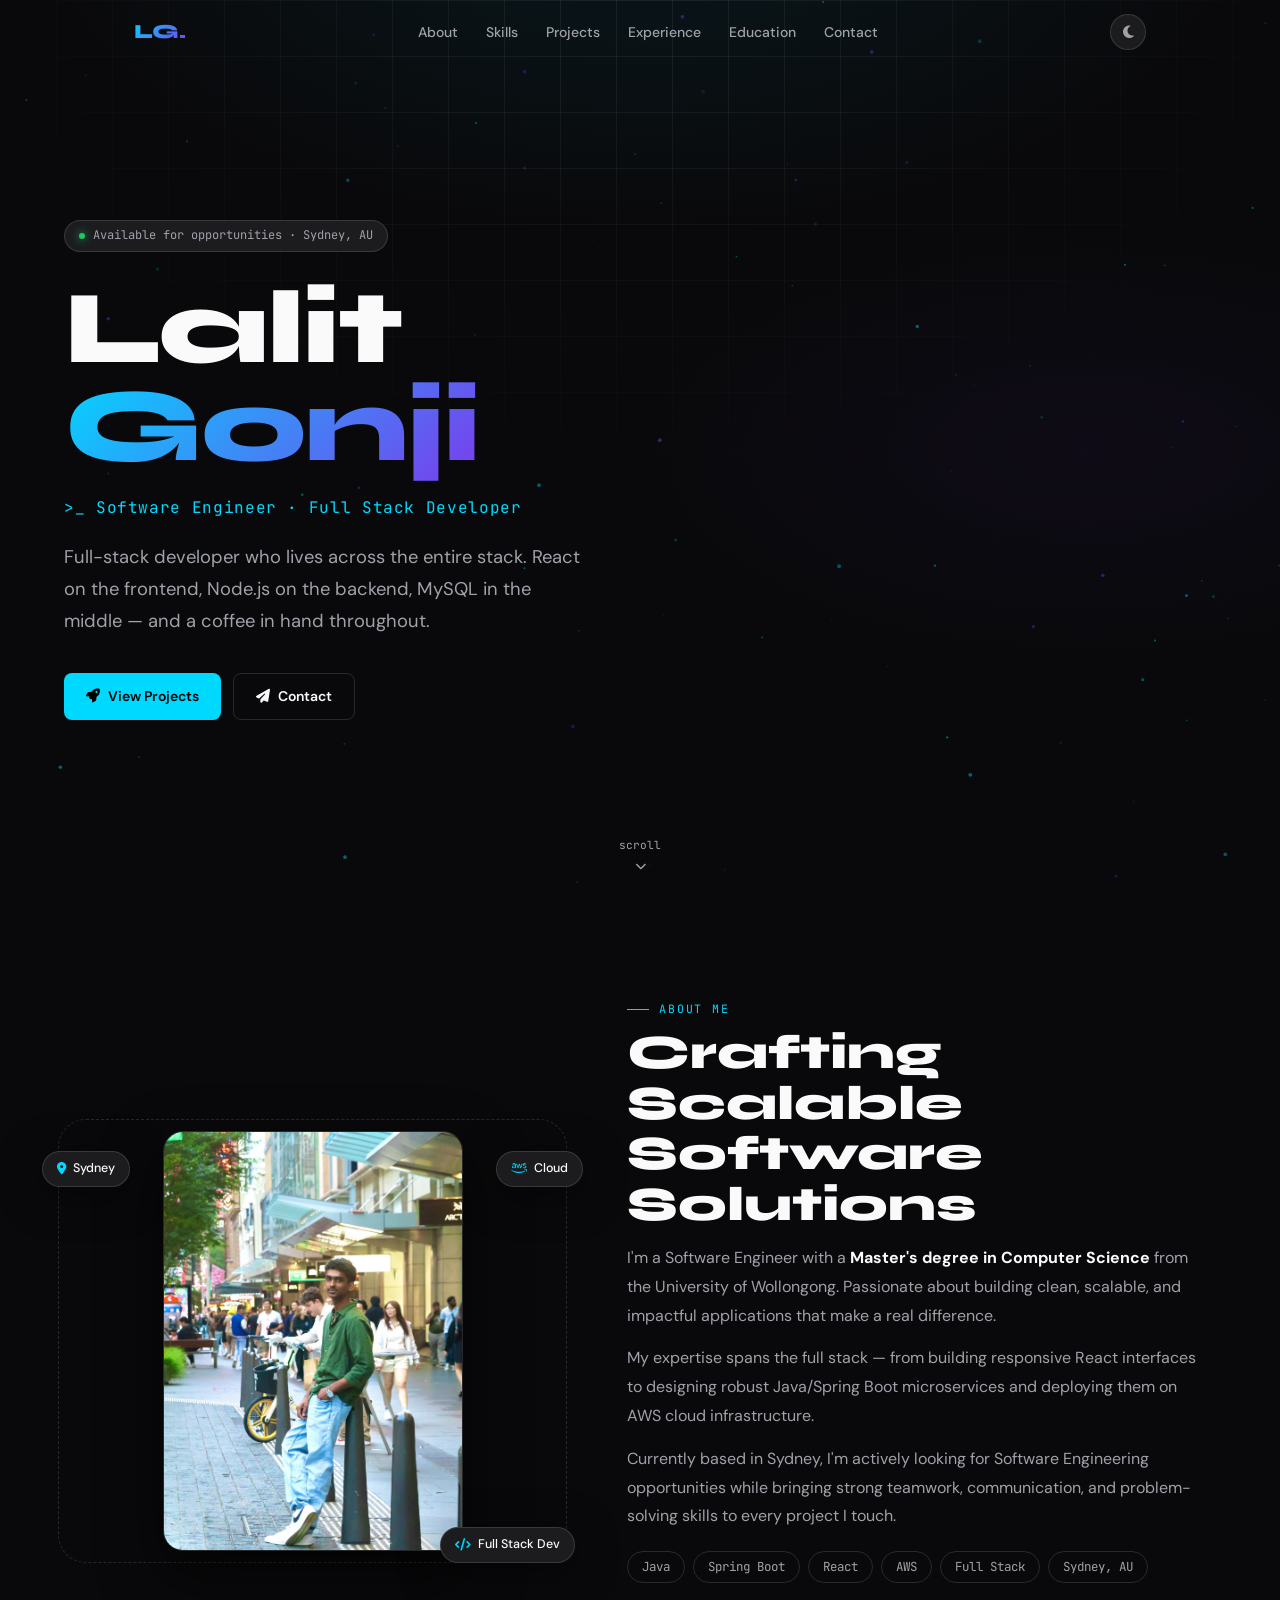
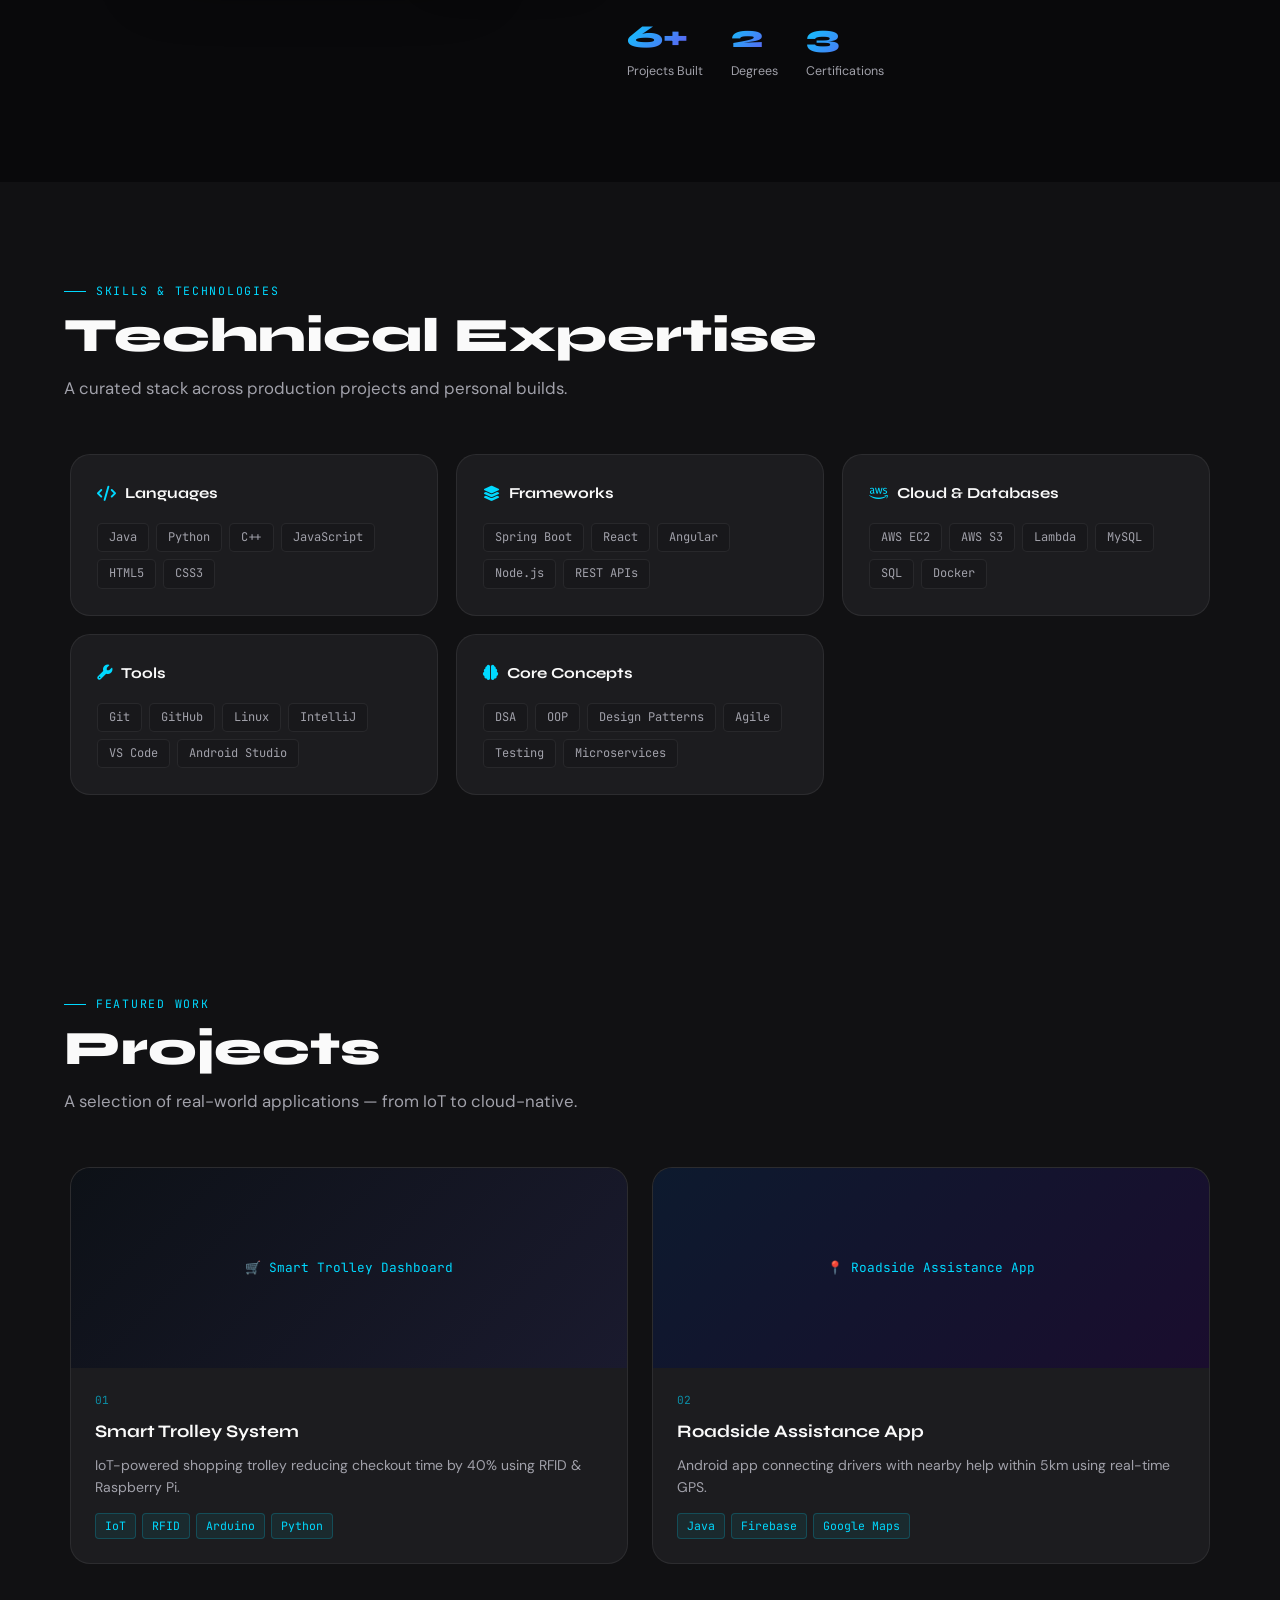
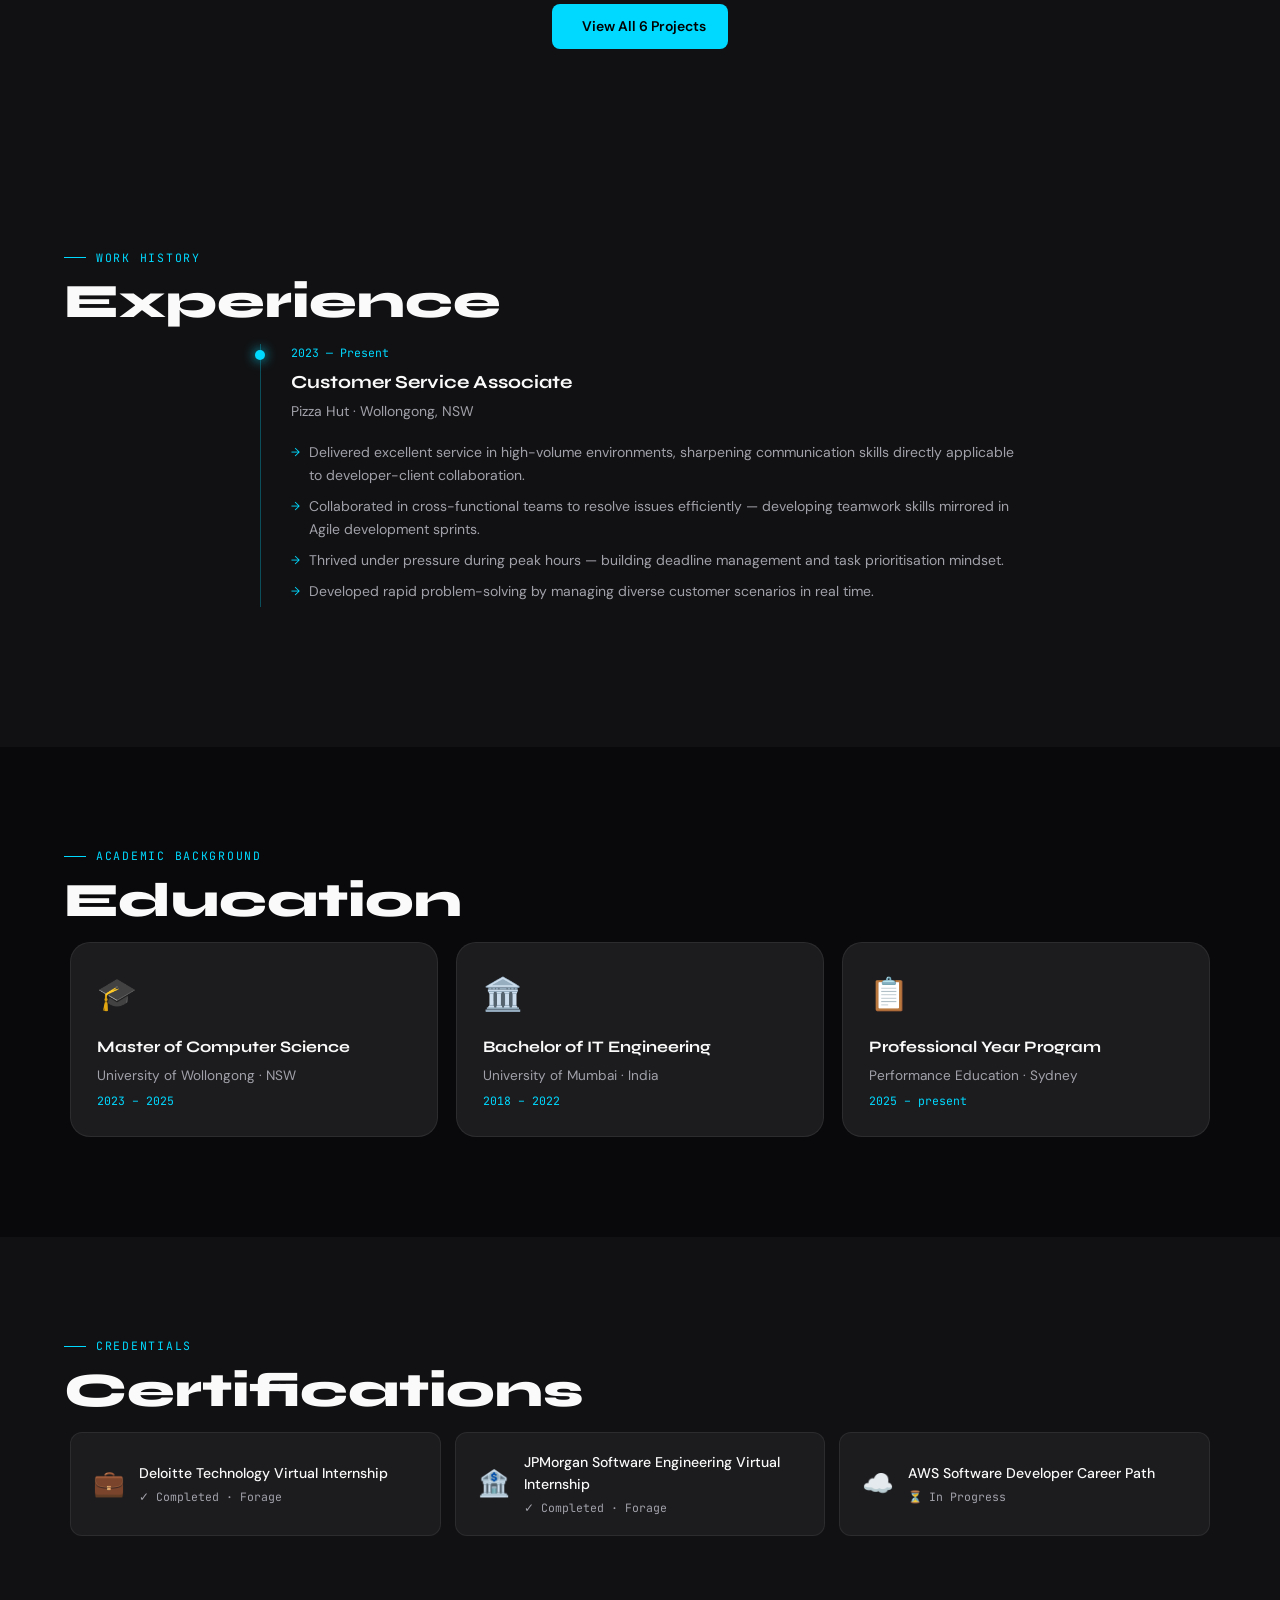
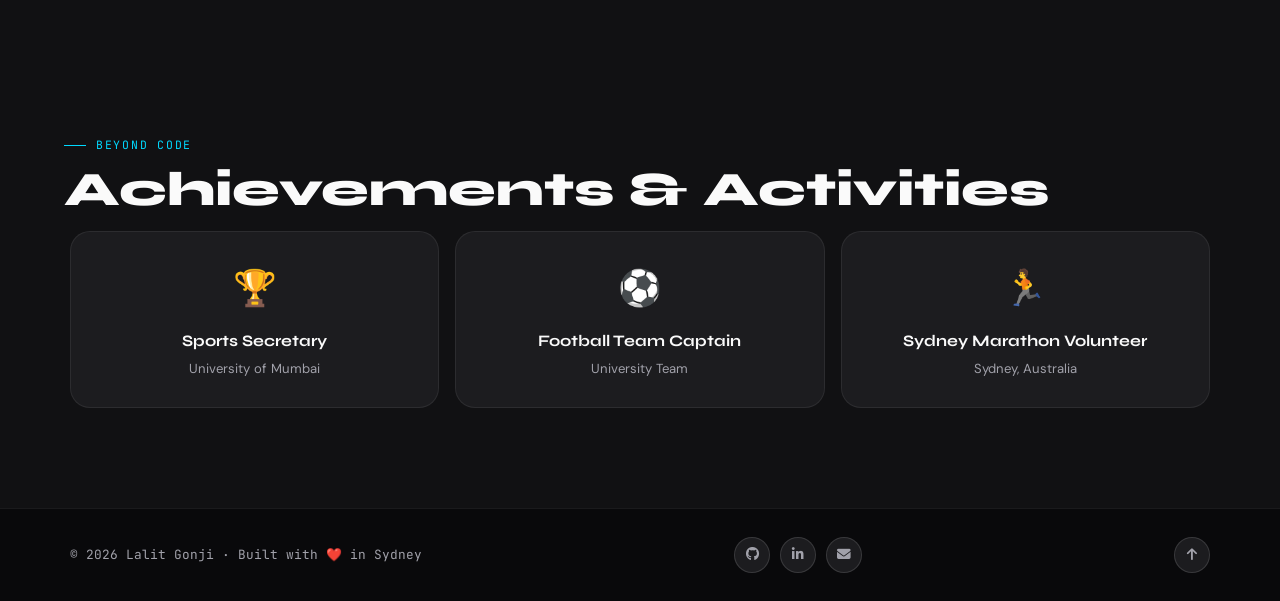
==== index.html @ 779b844c "Add files via upload" ====
<!DOCTYPE html>
<html lang="en" data-theme="dark">
<head>
  <meta charset="UTF-8"/>
  <meta name="viewport" content="width=device-width, initial-scale=1.0"/>
  <meta name="description" content="Lalit Gonji – Software Engineer & Full Stack Developer in Sydney, Australia."/>
  <title>Lalit Gonji | Software Engineer</title>
  <link rel="preconnect" href="https://fonts.googleapis.com"/>
  <link href="https://fonts.googleapis.com/css2?family=Syne:wght@400;600;700;800&family=DM+Sans:wght@300;400;500&family=JetBrains+Mono:wght@400;500&display=swap" rel="stylesheet"/>
  <link rel="stylesheet" href="https://cdnjs.cloudflare.com/ajax/libs/font-awesome/6.5.0/css/all.min.css"/>
  <link rel="stylesheet" href="styles/main.css"/>
</head>
<body>
  <!-- NAV -->
  <nav id="navbar">
    <div class="nav-inner">
      <a href="index.html" class="nav-logo">LG.</a>
      <div class="nav-links">
        <a href="index.html#about">About</a>
        <a href="index.html#skills">Skills</a>
        <a href="projects.html">Projects</a>
        <a href="index.html#experience">Experience</a>
        <a href="index.html#education">Education</a>
        <a href="contact.html">Contact</a>
      </div>
      <div class="nav-right">
        <button class="theme-btn" onclick="toggleTheme()" aria-label="Toggle theme">
          <i class="fa-solid fa-moon" id="theme-icon"></i>
        </button>
        <button class="hamburger" onclick="toggleMenu()" aria-label="Menu">
          <span></span><span></span><span></span>
        </button>
      </div>
    </div>
  </nav>
  <div class="mobile-menu" id="mobile-menu">
    <a href="index.html#about" onclick="closeMenu()">About</a>
    <a href="index.html#skills" onclick="closeMenu()">Skills</a>
    <a href="projects.html" onclick="closeMenu()">Projects</a>
    <a href="index.html#experience" onclick="closeMenu()">Experience</a>
    <a href="index.html#education" onclick="closeMenu()">Education</a>
    <a href="contact.html" onclick="closeMenu()">Contact</a>
  </div>

  <!-- HERO -->
  <section id="hero">
    <canvas id="particles-canvas"></canvas>
    <div class="hero-glow"></div>
    <div class="hero-grid-bg"></div>
    <div class="hero-content reveal">
      <div class="hero-badge">
        <span class="dot"></span> Available for opportunities · Sydney, AU
      </div>
      <h1 class="hero-name">Lalit<br/><span class="grad">Gonji</span></h1>
      <p class="hero-title">&gt;_ Software Engineer · Full Stack Developer</p>
      <p class="hero-desc">Full-stack developer who lives across the entire stack. React on the frontend, Node.js on the backend, MySQL in the middle — and a coffee in hand throughout.</p>
      <div class="hero-cta">
        <a href="projects.html" class="btn btn-primary"><i class="fa-solid fa-rocket"></i> View Projects</a>

        <a href="contact.html" class="btn btn-outline"><i class="fa-solid fa-paper-plane"></i> Contact</a>
      </div>
    </div>
    <div class="hero-scroll"><span>scroll</span><i class="fa-solid fa-chevron-down"></i></div>
  </section>

  <!-- ABOUT -->
  <section id="about">
    <div class="about-grid">
      <!-- PHOTO SIDE -->
      <div class="about-photo-wrap reveal-left">
        <div class="photo-ring"></div>
        <div class="photo-frame" id="photo-frame">
          <img src="assets/lalit.jpg" alt="Lalit Gonji" class="real-photo" id="real-photo"/>
        </div>
        <div class="photo-badge b1"><i class="fa-solid fa-code"></i> Full Stack Dev</div>
        <div class="photo-badge b2"><i class="fa-brands fa-aws"></i> Cloud</div>
        <div class="photo-badge b3"><i class="fa-solid fa-location-dot"></i> Sydney</div>
      </div>

      <!-- TEXT SIDE -->
      <div class="about-text reveal-right">
        <p class="section-label">About Me</p>
        <h2 class="section-title">Crafting Scalable<br/>Software Solutions</h2>
        <p class="about-p">I'm a Software Engineer with a <strong>Master's degree in Computer Science</strong> from the University of Wollongong. Passionate about building clean, scalable, and impactful applications that make a real difference.</p>
        <p class="about-p">My expertise spans the full stack — from building responsive React interfaces to designing robust Java/Spring Boot microservices and deploying them on AWS cloud infrastructure.</p>
        <p class="about-p">Currently based in Sydney, I'm actively looking for Software Engineering opportunities while bringing strong teamwork, communication, and problem-solving skills to every project I touch.</p>
        <div class="about-tags">
          <span class="tag">Java</span><span class="tag">Spring Boot</span><span class="tag">React</span>
          <span class="tag">AWS</span><span class="tag">Full Stack</span><span class="tag">Sydney, AU</span>
        </div>
        <div class="about-stats">
          <div class="stat"><span class="stat-num">6+</span><span class="stat-label">Projects Built</span></div>
          <div class="stat"><span class="stat-num">2</span><span class="stat-label">Degrees</span></div>
          <div class="stat"><span class="stat-num">3</span><span class="stat-label">Certifications</span></div>
        </div>
      </div>
    </div>
  </section>

  <!-- SKILLS -->
  <section id="skills" class="alt-bg">
    <div class="section-header reveal">
      <p class="section-label">Skills & Technologies</p>
      <h2 class="section-title">Technical Expertise</h2>
      <p class="section-sub">A curated stack across production projects and personal builds.</p>
    </div>
    <div class="skills-grid">
      <div class="skill-card reveal delay-1">
        <div class="skill-card-head"><i class="fa-solid fa-code"></i> Languages</div>
        <div class="chips"><span>Java</span><span>Python</span><span>C++</span><span>JavaScript</span><span>HTML5</span><span>CSS3</span></div>
      </div>
      <div class="skill-card reveal delay-2">
        <div class="skill-card-head"><i class="fa-solid fa-layer-group"></i> Frameworks</div>
        <div class="chips"><span>Spring Boot</span><span>React</span><span>Angular</span><span>Node.js</span><span>REST APIs</span></div>
      </div>
      <div class="skill-card reveal delay-3">
        <div class="skill-card-head"><i class="fa-brands fa-aws"></i> Cloud & Databases</div>
        <div class="chips"><span>AWS EC2</span><span>AWS S3</span><span>Lambda</span><span>MySQL</span><span>SQL</span><span>Docker</span></div>
      </div>
      <div class="skill-card reveal delay-4">
        <div class="skill-card-head"><i class="fa-solid fa-wrench"></i> Tools</div>
        <div class="chips"><span>Git</span><span>GitHub</span><span>Linux</span><span>IntelliJ</span><span>VS Code</span><span>Android Studio</span></div>
      </div>
      <div class="skill-card reveal delay-5">
        <div class="skill-card-head"><i class="fa-solid fa-brain"></i> Core Concepts</div>
        <div class="chips"><span>DSA</span><span>OOP</span><span>Design Patterns</span><span>Agile</span><span>Testing</span><span>Microservices</span></div>
      </div>
    </div>
  </section>

  <!-- FEATURED PROJECTS PREVIEW -->
  <section id="projects-preview">
    <div class="section-header reveal">
      <p class="section-label">Featured Work</p>
      <h2 class="section-title">Projects</h2>
      <p class="section-sub">A selection of real-world applications — from IoT to cloud-native.</p>
    </div>
    <div class="preview-grid">
      <div class="preview-card reveal delay-1">
        <div class="preview-ss ss-trolley"></div>
        <div class="preview-info">
          <div class="preview-num">01</div>
          <h3>Smart Trolley System</h3>
          <p>IoT-powered shopping trolley reducing checkout time by 40% using RFID & Raspberry Pi.</p>
          <div class="preview-tech"><span>IoT</span><span>RFID</span><span>Arduino</span><span>Python</span></div>
        </div>
      </div>
      <div class="preview-card reveal delay-2">
        <div class="preview-ss ss-roadside"></div>
        <div class="preview-info">
          <div class="preview-num">02</div>
          <h3>Roadside Assistance App</h3>
          <p>Android app connecting drivers with nearby help within 5km using real-time GPS.</p>
          <div class="preview-tech"><span>Java</span><span>Firebase</span><span>Google Maps</span></div>
        </div>
      </div>
    </div>
    <div class="center-btn reveal">
      <a href="projects.html" class="btn btn-primary"><i class="fa-solid fa-grid-2"></i> View All 6 Projects</a>
    </div>
  </section>

  <!-- EXPERIENCE -->
  <section id="experience" class="alt-bg">
    <div class="section-header reveal">
      <p class="section-label">Work History</p>
      <h2 class="section-title">Experience</h2>
    </div>
    <div class="timeline">
      <div class="tl-item reveal">
        <div class="tl-dot"></div>
        <div class="tl-date">2023 — Present</div>
        <h3 class="tl-title">Customer Service Associate</h3>
        <p class="tl-company">Pizza Hut · Wollongong, NSW</p>
        <ul class="tl-points">
          <li>Delivered excellent service in high-volume environments, sharpening communication skills directly applicable to developer-client collaboration.</li>
          <li>Collaborated in cross-functional teams to resolve issues efficiently — developing teamwork skills mirrored in Agile development sprints.</li>
          <li>Thrived under pressure during peak hours — building deadline management and task prioritisation mindset.</li>
          <li>Developed rapid problem-solving by managing diverse customer scenarios in real time.</li>
        </ul>
      </div>
    </div>
  </section>

  <!-- EDUCATION -->
  <section id="education">
    <div class="section-header reveal">
      <p class="section-label">Academic Background</p>
      <h2 class="section-title">Education</h2>
    </div>
    <div class="edu-grid">
      <div class="edu-card reveal delay-1">
        <div class="edu-icon">🎓</div>
        <div class="edu-degree">Master of Computer Science</div>
        <div class="edu-school">University of Wollongong · NSW</div>
        <div class="edu-year">2023 – 2025</div>
      </div>
      <div class="edu-card reveal delay-2">
        <div class="edu-icon">🏛️</div>
        <div class="edu-degree">Bachelor of IT Engineering</div>
        <div class="edu-school">University of Mumbai · India</div>
        <div class="edu-year">2018 – 2022</div>
      </div>
      <div class="edu-card reveal delay-3">
        <div class="edu-icon">📋</div>
        <div class="edu-degree">Professional Year Program</div>
        <div class="edu-school">Performance Education · Sydney</div>
        <div class="edu-year">2025 – present</div>
      </div>
    </div>
  </section>

  <!-- CERTIFICATIONS -->
  <section id="certifications" class="alt-bg">
    <div class="section-header reveal">
      <p class="section-label">Credentials</p>
      <h2 class="section-title">Certifications</h2>
    </div>
    <div class="certs-grid">
      <div class="cert-card reveal delay-1">
        <div class="cert-icon">💼</div>
        <div><div class="cert-name">Deloitte Technology Virtual Internship</div><div class="cert-status">✓ Completed · Forage</div></div>
      </div>
      <div class="cert-card reveal delay-2">
        <div class="cert-icon">🏦</div>
        <div><div class="cert-name">JPMorgan Software Engineering Virtual Internship</div><div class="cert-status">✓ Completed · Forage</div></div>
      </div>
      <div class="cert-card reveal delay-3">
        <div class="cert-icon">☁️</div>
        <div><div class="cert-name">AWS Software Developer Career Path</div><div class="cert-status">⏳ In Progress</div></div>
      </div>
    </div>
  </section>

  <!-- ACHIEVEMENTS -->
  <section id="achievements">
    <div class="section-header reveal">
      <p class="section-label">Beyond Code</p>
      <h2 class="section-title">Achievements & Activities</h2>
    </div>
    <div class="achieve-grid">
      <div class="achieve-card reveal delay-1"><div class="achieve-emoji">🏆</div><div class="achieve-title">Sports Secretary</div><div class="achieve-sub">University of Mumbai</div></div>
      <div class="achieve-card reveal delay-2"><div class="achieve-emoji">⚽</div><div class="achieve-title">Football Team Captain</div><div class="achieve-sub">University Team</div></div>
      <div class="achieve-card reveal delay-3"><div class="achieve-emoji">🏃</div><div class="achieve-title">Sydney Marathon Volunteer</div><div class="achieve-sub">Sydney, Australia</div></div>
    </div>
  </section>

  <!-- FOOTER -->
  <footer>
    <div class="footer-inner">
      <span class="footer-copy">© 2026 Lalit Gonji · Built with ❤️ in Sydney</span>
      <div class="footer-socials">
        <a href="https://github.com/La-lit2001" target="_blank" class="social-btn"><i class="fa-brands fa-github"></i></a>
        <a href="https://www.linkedin.com/in/lalit-gonji/" target="_blank" class="social-btn"><i class="fa-brands fa-linkedin-in"></i></a>
        <a href="mailto:lalitgonji@gmail.com" class="social-btn"><i class="fa-solid fa-envelope"></i></a>
      </div>
      <button class="back-top" onclick="scrollToTop()"><i class="fa-solid fa-arrow-up"></i></button>
    </div>
  </footer>

  <script src="js/main.js"></script>
</body>
</html>
---- styles/main.css ----
/* ============================================================
   LALIT GONJI PORTFOLIO — MAIN STYLESHEET
   ============================================================ */

/* ── TOKENS ── */
:root {
  --bg:      #09090b;
  --bg2:     #111113;
  --bg3:     #18181b;
  --card:    #1c1c1f;
  --border:  rgba(255,255,255,0.07);
  --border2: rgba(255,255,255,0.13);
  --text:    #fafafa;
  --muted:   #a1a1aa;
  --accent:  #00d9ff;
  --accent2: #7c3aed;
  --accent3: #f59e0b;
  --grad:    linear-gradient(135deg,#00d9ff 0%,#7c3aed 100%);
  --radius:  12px;
  --radiusL: 20px;
  --shadow:  0 8px 40px rgba(0,0,0,0.5);
  --ff-disp: 'Syne', sans-serif;
  --ff-body: 'DM Sans', sans-serif;
  --ff-mono: 'JetBrains Mono', monospace;
  --max:     1140px;
  --pad:     clamp(20px, 5vw, 80px);
}

[data-theme="light"] {
  --bg:      #f5f5f8;
  --bg2:     #ebebf0;
  --bg3:     #e0e0e8;
  --card:    #ffffff;
  --border:  rgba(0,0,0,0.07);
  --border2: rgba(0,0,0,0.13);
  --text:    #0a0a0f;
  --muted:   #52525b;
}

/* ── RESET ── */
*,*::before,*::after{box-sizing:border-box;margin:0;padding:0}
html{scroll-behavior:smooth}
body{background:var(--bg);color:var(--text);font-family:var(--ff-body);overflow-x:hidden;transition:background .3s,color .3s;font-size:16px;line-height:1.6}
a{color:inherit;text-decoration:none}
::selection{background:var(--accent);color:#000}
::-webkit-scrollbar{width:4px}
::-webkit-scrollbar-track{background:var(--bg)}
::-webkit-scrollbar-thumb{background:var(--accent);border-radius:2px}
img{max-width:100%;display:block}
button{font-family:var(--ff-body);cursor:pointer;border:none;background:none}

/* ── UTILITY ── */
.grad{background:var(--grad);-webkit-background-clip:text;-webkit-text-fill-color:transparent;background-clip:text}
.mono{font-family:var(--ff-mono)}
.alt-bg{background:var(--bg2)}

/* ── SECTION LABELS ── */
.section-label{font-family:var(--ff-mono);font-size:.72rem;color:var(--accent);letter-spacing:.15em;text-transform:uppercase;display:flex;align-items:center;gap:10px;margin-bottom:10px}
.section-label::before{content:'';width:22px;height:1px;background:var(--accent)}
.section-title{font-family:var(--ff-disp);font-size:clamp(2rem,4vw,3rem);font-weight:800;line-height:1.05;margin-bottom:14px}
.section-sub{color:var(--muted);font-size:1.05rem;max-width:520px;margin-bottom:52px}
.section-header{margin-bottom:16px}

/* ── BUTTONS ── */
.btn{display:inline-flex;align-items:center;gap:8px;padding:11px 22px;border-radius:8px;font-weight:600;font-size:.875rem;transition:all .2s;cursor:pointer;font-family:var(--ff-body)}
.btn-primary{background:var(--accent);color:#000}
.btn-primary:hover{background:#fff;transform:translateY(-2px);box-shadow:0 8px 24px rgba(0,217,255,.25)}
.btn-outline{background:transparent;color:var(--text);border:1px solid var(--border2)}
.btn-outline:hover{border-color:var(--accent);color:var(--accent);transform:translateY(-2px)}

/* ── NAV ── */
#navbar{position:fixed;top:0;left:0;right:0;z-index:1000;transition:background .3s,box-shadow .3s}
#navbar.scrolled{background:rgba(9,9,11,.88);backdrop-filter:blur(20px);-webkit-backdrop-filter:blur(20px);box-shadow:0 1px 0 var(--border)}
[data-theme="light"] #navbar.scrolled{background:rgba(245,245,248,.9)}
.nav-inner{max-width:var(--max);margin:0 auto;padding:0 var(--pad);height:64px;display:flex;align-items:center;justify-content:space-between}
.nav-logo{font-family:var(--ff-disp);font-weight:800;font-size:1.25rem;background:var(--grad);-webkit-background-clip:text;-webkit-text-fill-color:transparent;background-clip:text}
.nav-links{display:flex;gap:28px}
.nav-links a{font-size:.875rem;font-weight:500;color:var(--muted);transition:color .2s;position:relative}
.nav-links a::after{content:'';position:absolute;bottom:-3px;left:0;right:0;height:1px;background:var(--accent);transform:scaleX(0);transition:transform .2s}
.nav-links a:hover,.nav-links a.active{color:var(--accent)}
.nav-links a:hover::after,.nav-links a.active::after{transform:scaleX(1)}
.nav-right{display:flex;align-items:center;gap:10px}
.theme-btn{width:36px;height:36px;border-radius:50%;border:1px solid var(--border2);background:var(--card);color:var(--muted);display:flex;align-items:center;justify-content:center;font-size:.9rem;transition:all .2s}
.theme-btn:hover{border-color:var(--accent);color:var(--accent)}
.hamburger{display:none;flex-direction:column;gap:5px;padding:8px}
.hamburger span{display:block;width:22px;height:2px;background:var(--text);border-radius:2px;transition:all .3s}
.mobile-menu{display:none;position:fixed;top:64px;left:0;right:0;background:var(--bg2);border-bottom:1px solid var(--border);padding:16px 20px;flex-direction:column;gap:4px;z-index:999}
.mobile-menu.open{display:flex}
.mobile-menu a{padding:10px 0;border-bottom:1px solid var(--border);color:var(--muted);font-size:.95rem}
.mobile-menu a:last-child{border:none}

/* ── ANIMATIONS ── */
.reveal{opacity:0;transform:translateY(28px);transition:opacity .65s ease,transform .65s ease}
.reveal.visible{opacity:1;transform:translateY(0)}
.reveal-left{opacity:0;transform:translateX(-28px);transition:opacity .65s ease,transform .65s ease}
.reveal-left.visible{opacity:1;transform:translateX(0)}
.reveal-right{opacity:0;transform:translateX(28px);transition:opacity .65s ease,transform .65s ease}
.reveal-right.visible{opacity:1;transform:translateX(0)}
.delay-1{transition-delay:.1s}
.delay-2{transition-delay:.2s}
.delay-3{transition-delay:.3s}
.delay-4{transition-delay:.4s}
.delay-5{transition-delay:.5s}

/* ── HERO ── */
#hero{min-height:100vh;display:flex;flex-direction:column;justify-content:center;padding:120px var(--pad) 80px;position:relative;overflow:hidden}
#particles-canvas{position:absolute;inset:0;width:100%;height:100%;pointer-events:none}
.hero-glow{position:absolute;inset:0;background:radial-gradient(ellipse 80% 60% at 50% -10%,rgba(0,217,255,.07) 0%,transparent 60%),radial-gradient(ellipse 60% 40% at 85% 50%,rgba(124,58,237,.05) 0%,transparent 60%);pointer-events:none}
.hero-grid-bg{position:absolute;inset:0;background-image:linear-gradient(var(--border) 1px,transparent 1px),linear-gradient(90deg,var(--border) 1px,transparent 1px);background-size:56px 56px;mask-image:radial-gradient(ellipse 80% 80% at 50% 0%,black 0%,transparent 70%);pointer-events:none}
.hero-content{position:relative;z-index:1;max-width:820px}
.hero-badge{display:inline-flex;align-items:center;gap:8px;padding:5px 14px;border-radius:100px;border:1px solid var(--border2);background:var(--card);font-size:.75rem;color:var(--muted);margin-bottom:28px;font-family:var(--ff-mono)}
.dot{width:6px;height:6px;border-radius:50%;background:#22c55e;box-shadow:0 0 8px #22c55e;animation:pulseGreen 2s infinite}
@keyframes pulseGreen{0%,100%{opacity:1}50%{opacity:.3}}
.hero-name{font-family:var(--ff-disp);font-size:clamp(3.5rem,9vw,6.5rem);font-weight:800;line-height:.95;letter-spacing:-.02em;margin-bottom:18px}
.hero-title{font-family:var(--ff-mono);font-size:clamp(.85rem,1.5vw,1rem);color:var(--accent);margin-bottom:20px;letter-spacing:.04em}
.hero-desc{font-size:clamp(1rem,1.8vw,1.15rem);color:var(--muted);max-width:520px;margin-bottom:36px;line-height:1.75}
.hero-cta{display:flex;gap:12px;flex-wrap:wrap}
.hero-scroll{position:absolute;bottom:28px;left:50%;transform:translateX(-50%);display:flex;flex-direction:column;align-items:center;gap:6px;color:var(--muted);font-size:.7rem;font-family:var(--ff-mono);animation:scrollY 2s infinite}
@keyframes scrollY{0%,100%{transform:translateX(-50%) translateY(0)}50%{transform:translateX(-50%) translateY(7px)}}

/* ── ABOUT ── */
#about{padding:100px var(--pad)}
.about-grid{max-width:var(--max);margin:0 auto;display:grid;grid-template-columns:1fr 1.2fr;gap:72px;align-items:center}
.about-photo-wrap{position:relative;display:flex;justify-content:center;align-items:center}
.photo-ring{position:absolute;inset:-12px;border-radius:28px;border:1px dashed var(--border2);animation:spin 22s linear infinite}
@keyframes spin{to{transform:rotate(360deg)}}
.photo-frame{width:300px;height:420px;border-radius:20px;overflow:hidden;position:relative;border:1px solid var(--border2);box-shadow:0 24px 60px rgba(0,0,0,0.6)}
.real-photo{width:100%;height:100%;object-fit:cover;object-position:center top}
.photo-placeholder{width:100%;height:100%;background:var(--grad);display:flex;flex-direction:column;align-items:center;justify-content:center;gap:16px;position:relative;cursor:pointer}
.photo-initials{font-family:var(--ff-disp);font-size:5rem;font-weight:800;color:#fff;line-height:1}
.photo-upload-hint{display:flex;flex-direction:column;align-items:center;gap:6px;color:rgba(255,255,255,.7);font-size:.8rem;position:relative}
.photo-upload-hint i{font-size:1.2rem}
.photo-input{position:absolute;inset:0;opacity:0;cursor:pointer;width:100%;height:100%}
.photo-badge{position:absolute;background:var(--card);border:1px solid var(--border2);border-radius:100px;padding:7px 14px;font-size:.78rem;font-weight:500;display:flex;align-items:center;gap:7px;box-shadow:var(--shadow);white-space:nowrap}
.photo-badge i{color:var(--accent)}
.photo-badge.b1{bottom:-12px;right:-20px}
.photo-badge.b2{top:20px;right:-28px}
.photo-badge.b3{top:20px;left:-28px}
.about-p{color:var(--muted);margin-bottom:14px;line-height:1.8}
.about-p strong{color:var(--text)}
.about-tags{display:flex;flex-wrap:wrap;gap:8px;margin-top:20px;margin-bottom:28px}
.tag{padding:5px 14px;border-radius:100px;border:1px solid var(--border2);font-size:.78rem;font-family:var(--ff-mono);color:var(--muted);transition:all .2s;cursor:default}
.tag:hover{border-color:var(--accent);color:var(--accent)}
.about-stats{display:flex;gap:28px}
.stat{display:flex;flex-direction:column}
.stat-num{font-family:var(--ff-disp);font-size:2rem;font-weight:800;background:var(--grad);-webkit-background-clip:text;-webkit-text-fill-color:transparent;background-clip:text}
.stat-label{font-size:.78rem;color:var(--muted)}

/* ── SKILLS ── */
#skills{padding:100px var(--pad)}
.skills-grid{max-width:var(--max);margin:0 auto;display:grid;grid-template-columns:repeat(auto-fit,minmax(300px,1fr));gap:18px}
.skill-card{background:var(--card);border:1px solid var(--border);border-radius:var(--radiusL);padding:26px;position:relative;overflow:hidden;transition:all .3s}
.skill-card::before{content:'';position:absolute;top:0;left:0;right:0;height:2px;background:var(--grad);transform:scaleX(0);transition:transform .35s;transform-origin:left}
.skill-card:hover{transform:translateY(-5px);border-color:var(--border2);box-shadow:0 20px 40px rgba(0,0,0,.3)}
.skill-card:hover::before{transform:scaleX(1)}
.skill-card-head{font-family:var(--ff-disp);font-weight:700;font-size:.95rem;margin-bottom:18px;display:flex;align-items:center;gap:9px;color:var(--text)}
.skill-card-head i{color:var(--accent)}
.chips{display:flex;flex-wrap:wrap;gap:7px}
.chips span{padding:4px 11px;border-radius:5px;background:var(--bg3);border:1px solid var(--border);font-size:.75rem;font-family:var(--ff-mono);color:var(--muted);transition:all .2s;cursor:default}
.chips span:hover{background:rgba(0,217,255,.08);border-color:var(--accent);color:var(--accent)}

/* ── PROJECT PREVIEW (homepage) ── */
#projects-preview{padding:100px var(--pad);background:var(--bg2)}
.preview-grid{max-width:var(--max);margin:0 auto;display:grid;grid-template-columns:1fr 1fr;gap:24px;margin-bottom:40px}
.preview-card{background:var(--card);border:1px solid var(--border);border-radius:var(--radiusL);overflow:hidden;transition:all .3s}
.preview-card:hover{transform:translateY(-6px);border-color:var(--border2);box-shadow:var(--shadow)}
.preview-ss{height:200px;position:relative;overflow:hidden}
.preview-info{padding:24px}
.preview-num{font-family:var(--ff-mono);font-size:.7rem;color:var(--accent);opacity:.6;margin-bottom:8px}
.preview-info h3{font-family:var(--ff-disp);font-weight:700;font-size:1.1rem;margin-bottom:8px}
.preview-info p{color:var(--muted);font-size:.875rem;line-height:1.6;margin-bottom:14px}
.preview-tech{display:flex;flex-wrap:wrap;gap:6px}
.preview-tech span{padding:3px 9px;font-size:.72rem;font-family:var(--ff-mono);border-radius:4px;background:rgba(0,217,255,.07);border:1px solid rgba(0,217,255,.2);color:var(--accent)}
.center-btn{max-width:var(--max);margin:0 auto;text-align:center}

/* ── TIMELINE ── */
#experience{padding:100px var(--pad)}
.timeline{max-width:760px;margin:0 auto;padding-left:30px;border-left:1px solid rgba(0,217,255,.3)}
.tl-item{position:relative;margin-bottom:40px}
.tl-dot{position:absolute;left:-36px;top:6px;width:10px;height:10px;border-radius:50%;background:var(--accent);box-shadow:0 0 12px var(--accent)}
.tl-date{font-family:var(--ff-mono);font-size:.72rem;color:var(--accent);margin-bottom:6px}
.tl-title{font-family:var(--ff-disp);font-size:1.15rem;font-weight:700;margin-bottom:3px}
.tl-company{color:var(--muted);font-size:.875rem;margin-bottom:14px}
.tl-points{list-style:none}
.tl-points li{color:var(--muted);padding:4px 0 4px 18px;position:relative;font-size:.875rem;line-height:1.65}
.tl-points li::before{content:'→';position:absolute;left:0;color:var(--accent);font-size:.72rem;top:6px}

/* ── EDUCATION ── */
#education{padding:100px var(--pad)}
.edu-grid{max-width:var(--max);margin:0 auto;display:grid;grid-template-columns:repeat(auto-fit,minmax(280px,1fr));gap:18px}
.edu-card{background:var(--card);border:1px solid var(--border);border-radius:var(--radiusL);padding:26px;transition:all .3s}
.edu-card:hover{transform:translateY(-4px);border-color:var(--border2)}
.edu-icon{font-size:2rem;margin-bottom:14px}
.edu-degree{font-family:var(--ff-disp);font-weight:700;font-size:1rem;margin-bottom:5px}
.edu-school{color:var(--muted);font-size:.85rem;margin-bottom:5px}
.edu-year{font-family:var(--ff-mono);font-size:.72rem;color:var(--accent)}

/* ── CERTS ── */
#certifications{padding:100px var(--pad)}
.certs-grid{max-width:var(--max);margin:0 auto;display:grid;grid-template-columns:repeat(auto-fit,minmax(280px,1fr));gap:14px}
.cert-card{background:var(--card);border:1px solid var(--border);border-radius:var(--radius);padding:18px 22px;display:flex;align-items:center;gap:14px;transition:all .2s}
.cert-card:hover{border-color:rgba(245,158,11,.4);transform:translateX(4px)}
.cert-icon{font-size:1.6rem;flex-shrink:0}
.cert-name{font-weight:500;font-size:.88rem;margin-bottom:3px}
.cert-status{font-size:.72rem;font-family:var(--ff-mono);color:var(--muted)}

/* ── ACHIEVEMENTS ── */
#achievements{padding:100px var(--pad);background:var(--bg2)}
.achieve-grid{max-width:var(--max);margin:0 auto;display:grid;grid-template-columns:repeat(auto-fit,minmax(240px,1fr));gap:16px}
.achieve-card{background:var(--card);border:1px solid var(--border);border-radius:var(--radiusL);padding:28px;text-align:center;transition:all .3s}
.achieve-card:hover{transform:translateY(-5px);border-color:var(--border2)}
.achieve-emoji{font-size:2.2rem;margin-bottom:12px}
.achieve-title{font-family:var(--ff-disp);font-weight:700;margin-bottom:4px;font-size:1rem}
.achieve-sub{color:var(--muted);font-size:.82rem}

/* ── PAGE HERO ── */
.page-hero{min-height:36vh;display:flex;align-items:flex-end;padding:100px var(--pad) 60px;position:relative;overflow:hidden;background:var(--bg2);border-bottom:1px solid var(--border)}
.page-hero::before{content:'';position:absolute;inset:0;background:radial-gradient(ellipse 60% 80% at 30% 50%,rgba(0,217,255,.05) 0%,transparent 60%)}
.page-hero-content{max-width:var(--max);width:100%;position:relative;z-index:1}
.page-title{font-family:var(--ff-disp);font-size:clamp(2.5rem,5vw,4rem);font-weight:800;line-height:1.05;margin-bottom:14px}
.page-sub{color:var(--muted);font-size:1.05rem;max-width:480px}

/* ── ALL PROJECTS PAGE ── */
#all-projects{max-width:var(--max);margin:0 auto;padding:80px var(--pad)}
.project-full{display:grid;grid-template-columns:1.1fr 1fr;gap:56px;align-items:center;margin-bottom:100px;padding-bottom:100px;border-bottom:1px solid var(--border)}
.project-full:last-child{border:none;margin-bottom:0;padding-bottom:0}
.project-full.reverse{direction:rtl}
.project-full.reverse>*{direction:ltr}
.pf-screenshot{border-radius:16px;overflow:hidden;border:1px solid var(--border);box-shadow:var(--shadow);background:var(--bg3);aspect-ratio:16/10;position:relative}
.ss-overlay{position:absolute;inset:0;display:flex;flex-direction:column}
.ss-browser-bar{background:#1a1a1e;padding:8px 12px;display:flex;align-items:center;gap:6px;border-bottom:1px solid rgba(255,255,255,.06);flex-shrink:0}
.ss-dot{width:10px;height:10px;border-radius:50%}
.ss-dot.r{background:#ff5f57}
.ss-dot.y{background:#febc2e}
.ss-dot.g{background:#28c840}
.ss-url{font-family:var(--ff-mono);font-size:.65rem;color:rgba(255,255,255,.3);margin-left:8px}
.pf-num{font-family:var(--ff-mono);font-size:.72rem;color:var(--accent);margin-bottom:12px}
.pf-title{font-family:var(--ff-disp);font-size:clamp(1.5rem,2.5vw,2rem);font-weight:800;margin-bottom:14px;line-height:1.1}
.pf-desc{color:var(--muted);line-height:1.75;margin-bottom:20px;font-size:.95rem}
.pf-impact{display:flex;gap:24px;margin-bottom:20px}
.impact-item{display:flex;flex-direction:column}
.impact-val{font-family:var(--ff-disp);font-size:1.4rem;font-weight:800;background:var(--grad);-webkit-background-clip:text;-webkit-text-fill-color:transparent;background-clip:text}
.impact-key{font-size:.75rem;color:var(--muted)}
.pf-tech{display:flex;flex-wrap:wrap;gap:7px;margin-bottom:22px}
.pf-tech span{padding:4px 11px;font-size:.75rem;font-family:var(--ff-mono);border-radius:5px;background:rgba(0,217,255,.07);border:1px solid rgba(0,217,255,.2);color:var(--accent)}
.pf-links{display:flex;gap:12px}
.pf-link{display:inline-flex;align-items:center;gap:6px;font-size:.85rem;font-weight:500;color:var(--muted);border:1px solid var(--border2);padding:8px 16px;border-radius:8px;transition:all .2s}
.pf-link:hover{color:var(--accent);border-color:var(--accent)}
.pf-link-demo{background:var(--accent);color:#000;border-color:var(--accent)}
.pf-link-demo:hover{background:#fff;border-color:#fff;color:#000}

/* ── SCREENSHOT UIs ── */

/* Trolley */
.ss-trolley-ui{display:flex;flex:1;overflow:hidden}
.ss-sidebar{width:130px;background:#0d0d10;padding:10px;border-right:1px solid rgba(255,255,255,.06);display:flex;flex-direction:column;gap:6px;flex-shrink:0}
.ss-logo-small{font-size:.65rem;font-weight:700;color:var(--accent);padding:6px 4px;margin-bottom:6px}
.ss-nav-item{font-size:.6rem;padding:6px 8px;border-radius:5px;color:rgba(255,255,255,.4);cursor:default}
.active-nav{background:rgba(0,217,255,.12);color:var(--accent)}
.ss-main{flex:1;display:flex;flex-direction:column;padding:8px;gap:6px;overflow:hidden}
.ss-topbar{display:flex;justify-content:space-between;align-items:center;font-size:.65rem;padding:4px 6px}
.ss-status-badge{background:rgba(34,197,94,.15);color:#22c55e;padding:2px 8px;border-radius:100px;font-size:.58rem}
.ss-stats-row{display:grid;grid-template-columns:repeat(4,1fr);gap:5px}
.ss-stat-box{background:rgba(255,255,255,.04);border-radius:6px;padding:6px;text-align:center}
.ss-stat-val{font-family:var(--ff-mono);font-size:.75rem;font-weight:600;color:var(--accent)}
.ss-stat-key{font-size:.5rem;color:rgba(255,255,255,.3);margin-top:2px}
.ss-table-header{display:grid;grid-template-columns:2fr 1.5fr 0.5fr 0.8fr;font-size:.55rem;color:rgba(255,255,255,.3);padding:4px 6px;border-bottom:1px solid rgba(255,255,255,.06)}
.ss-table-row{display:grid;grid-template-columns:2fr 1.5fr 0.5fr 0.8fr;font-size:.6rem;color:rgba(255,255,255,.6);padding:5px 6px;border-bottom:1px solid rgba(255,255,255,.04)}
.ss-table-row.hl{background:rgba(0,217,255,.06);color:var(--accent)}
.ss-checkout-bar{display:flex;justify-content:space-between;align-items:center;background:rgba(0,217,255,.1);border-radius:6px;padding:6px 10px;font-size:.62rem;color:var(--accent);margin-top:auto}
.ss-pay-btn{background:var(--accent);color:#000;padding:4px 10px;border-radius:4px;font-weight:700;font-size:.6rem;cursor:default}

/* Roadside - Mobile UI */
.ss-mobile-ui{flex:1;display:flex;align-items:center;justify-content:center;background:#1a1a2e;padding:10px}
.ss-phone-frame{width:160px;background:#0d0d14;border-radius:20px;border:2px solid rgba(255,255,255,.1);overflow:hidden;display:flex;flex-direction:column;box-shadow:0 12px 40px rgba(0,0,0,.6)}
.ss-phone-status{font-size:.6rem;color:rgba(255,255,255,.4);text-align:center;padding:6px 0 2px;font-family:var(--ff-mono)}
.ss-phone-title{font-size:.75rem;font-weight:700;text-align:center;padding:4px;color:var(--accent)}
.ss-map-placeholder{height:110px;background:linear-gradient(135deg,#1a2a1a,#0d1a2e);position:relative;overflow:hidden}
.ss-map-grid{position:absolute;inset:0;background-image:linear-gradient(rgba(0,217,255,.06) 1px,transparent 1px),linear-gradient(90deg,rgba(0,217,255,.06) 1px,transparent 1px);background-size:20px 20px}
.ss-map-pin{position:absolute;font-size:.7rem;transform:translate(-50%,-50%);white-space:nowrap}
.user-pin{top:55%;left:45%;z-index:2}
.assist1{top:30%;left:65%;color:#22c55e}
.assist2{top:70%;left:75%;color:#22c55e}
.ss-radius-circle{position:absolute;top:55%;left:45%;transform:translate(-50%,-50%);width:80px;height:80px;border-radius:50%;border:1px dashed rgba(0,217,255,.3);background:rgba(0,217,255,.04)}
.ss-provider-card{margin:6px;background:rgba(255,255,255,.06);border-radius:8px;padding:7px 8px;display:flex;justify-content:space-between;align-items:center}
.ss-prov-name{font-size:.6rem;font-weight:600;color:#fff}
.ss-prov-dist{font-size:.52rem;color:rgba(255,255,255,.4);margin-top:2px}
.ss-call-btn{background:#22c55e;color:#000;font-size:.6rem;font-weight:700;padding:4px 8px;border-radius:5px;cursor:default}
.ss-sos-btn{margin:6px;background:rgba(239,68,68,.15);border:1px solid rgba(239,68,68,.3);color:#ef4444;text-align:center;padding:7px;border-radius:8px;font-size:.65rem;font-weight:700;cursor:default}

/* Kanban */
.ss-kanban-ui{flex:1;display:flex;flex-direction:column;background:#0f0f14;overflow:hidden}
.ss-kanban-header{display:flex;align-items:center;justify-content:space-between;padding:8px 12px;border-bottom:1px solid rgba(255,255,255,.06)}
.ss-k-logo{font-size:.7rem;font-weight:700;color:var(--accent)}
.ss-k-tabs{display:flex;gap:2px}
.ss-k-tab{font-size:.58rem;padding:3px 8px;border-radius:4px;color:rgba(255,255,255,.3);cursor:default}
.active-tab{background:rgba(0,217,255,.12);color:var(--accent)}
.ss-k-user{width:20px;height:20px;border-radius:50%;background:var(--grad);font-size:.55rem;display:flex;align-items:center;justify-content:center;color:#fff;font-weight:700}
.ss-kanban-body{display:flex;gap:8px;padding:8px;flex:1;overflow:hidden}
.ss-column{flex:1;display:flex;flex-direction:column;gap:5px}
.ss-col-title{font-size:.62rem;color:rgba(255,255,255,.4);margin-bottom:4px;display:flex;align-items:center;gap:5px}
.ss-count{background:rgba(255,255,255,.08);padding:1px 5px;border-radius:100px;font-size:.55rem}
.ss-card{background:rgba(255,255,255,.06);border-radius:5px;padding:6px 7px;font-size:.6rem;color:rgba(255,255,255,.7);border:1px solid rgba(255,255,255,.06)}
.ss-card-blue{border-color:rgba(0,217,255,.3);background:rgba(0,217,255,.07)}
.ss-card-red{border-color:rgba(239,68,68,.3);background:rgba(239,68,68,.07)}
.ss-card-yellow{border-color:rgba(245,158,11,.3);background:rgba(245,158,11,.07)}
.ss-card-green{border-color:rgba(34,197,94,.3);background:rgba(34,197,94,.07);color:rgba(34,197,94,.8)}

/* E-Commerce */
.ss-ecom-ui{flex:1;display:flex;flex-direction:column;background:#0a0a10;overflow:hidden}
.ss-ecom-nav{display:flex;align-items:center;justify-content:space-between;padding:8px 12px;background:#12121a;border-bottom:1px solid rgba(255,255,255,.06)}
.ss-ecom-logo{font-size:.75rem;font-weight:800;color:#fff}
.ss-ecom-search{font-size:.58rem;color:rgba(255,255,255,.25);background:rgba(255,255,255,.05);padding:4px 10px;border-radius:100px;display:flex;align-items:center;gap:5px}
.ss-cart-icon{font-size:.72rem;color:var(--accent)}
.ss-hero-banner{background:linear-gradient(135deg,#1a1040,#0d2040);padding:14px 16px;margin:8px;border-radius:10px}
.ss-banner-title{font-family:var(--ff-disp);font-size:.85rem;font-weight:800;color:#fff;margin-bottom:3px}
.ss-banner-sub{font-size:.6rem;color:rgba(255,255,255,.5);margin-bottom:8px}
.ss-banner-btn{display:inline-block;background:var(--accent);color:#000;font-size:.6rem;font-weight:700;padding:4px 10px;border-radius:5px;cursor:default}
.ss-product-row{display:flex;gap:8px;padding:8px 12px}
.ss-product-card{flex:1;background:rgba(255,255,255,.05);border-radius:8px;padding:8px;text-align:center}
.ss-product-img{font-size:1.4rem;margin-bottom:4px}
.ss-product-name{font-size:.55rem;color:rgba(255,255,255,.6);margin-bottom:3px}
.ss-product-price{font-size:.65rem;font-weight:700;color:var(--accent)}

/* Chat */
.ss-chat-ui{flex:1;display:flex;overflow:hidden}
.ss-chat-sidebar{width:120px;background:#0d0d12;border-right:1px solid rgba(255,255,255,.06);display:flex;flex-direction:column;flex-shrink:0}
.ss-chat-search{font-size:.55rem;color:rgba(255,255,255,.25);padding:8px;border-bottom:1px solid rgba(255,255,255,.06)}
.ss-chat-item{display:flex;align-items:center;gap:6px;padding:7px 8px;border-bottom:1px solid rgba(255,255,255,.04);cursor:default}
.active-chat{background:rgba(0,217,255,.07)}
.ss-avatar{width:20px;height:20px;border-radius:50%;background:var(--grad);font-size:.5rem;display:flex;align-items:center;justify-content:center;color:#fff;font-weight:700;flex-shrink:0}
.ss-avatar.a2{background:linear-gradient(135deg,#f59e0b,#ef4444)}
.ss-avatar.a3{background:linear-gradient(135deg,#22c55e,#0ea5e9)}
.ss-chat-name{font-size:.6rem;color:rgba(255,255,255,.7)}
.ss-chat-prev{font-size:.52rem;color:rgba(255,255,255,.3)}
.ss-chat-main{flex:1;display:flex;flex-direction:column}
.ss-chat-topbar{padding:8px 10px;border-bottom:1px solid rgba(255,255,255,.06);font-size:.68rem;font-weight:600;display:flex;align-items:center;gap:8px}
.ss-online{font-size:.55rem;color:#22c55e}
.ss-messages{flex:1;padding:8px;display:flex;flex-direction:column;gap:5px}
.ss-msg{padding:5px 9px;border-radius:8px;font-size:.6rem;max-width:80%}
.ss-msg.recv{background:rgba(255,255,255,.06);color:rgba(255,255,255,.7);align-self:flex-start}
.ss-msg.sent{background:rgba(0,217,255,.15);color:var(--accent);align-self:flex-end}
.ss-chat-input{padding:6px 10px;border-top:1px solid rgba(255,255,255,.06);display:flex;justify-content:space-between;align-items:center;font-size:.6rem;color:rgba(255,255,255,.25)}
.ss-send{color:var(--accent)}

/* Analytics */
.ss-analytics-ui{flex:1;display:flex;flex-direction:column;background:#0a0a12;overflow:hidden}
.ss-an-header{display:flex;align-items:center;justify-content:space-between;padding:8px 12px;border-bottom:1px solid rgba(255,255,255,.06)}
.ss-an-logo{font-size:.72rem;font-weight:700;color:#fff}
.ss-an-tabs{display:flex;gap:2px}
.ss-an-tab{font-size:.58rem;padding:3px 8px;border-radius:4px;color:rgba(255,255,255,.3);cursor:default}
.ss-an-kpis{display:grid;grid-template-columns:repeat(4,1fr);gap:6px;padding:8px}
.ss-kpi{background:rgba(255,255,255,.04);border-radius:7px;padding:8px;text-align:center}
.ss-kpi-val{font-family:var(--ff-mono);font-size:.75rem;font-weight:700;margin-bottom:2px}
.c1{color:var(--accent)}
.c2{color:#22c55e}
.c3{color:var(--accent3)}
.c4{color:#a78bfa}
.ss-kpi-label{font-size:.5rem;color:rgba(255,255,255,.3)}
.ss-kpi-trend{font-size:.52rem;margin-top:3px}
.ss-kpi-trend.up{color:#22c55e}
.ss-kpi-trend.down{color:#10b981}
.ss-an-chart{padding:4px 8px 8px;flex:1}
.ss-chart-label{font-size:.58rem;color:rgba(255,255,255,.3);margin-bottom:5px}
.ss-bars{display:flex;align-items:flex-end;gap:4px;height:60px}
.ss-bar{flex:1;background:rgba(0,217,255,.2);border-radius:3px 3px 0 0;display:flex;align-items:flex-end;justify-content:center;transition:background .2s}
.ss-bar span{font-size:.5rem;color:rgba(255,255,255,.25);padding-bottom:3px}
.hl-bar{background:rgba(0,217,255,.7)}

/* Preview Screenshots (homepage) */
.ss-trolley{background:linear-gradient(135deg,#0d1117,#1a1a2e);display:flex;align-items:center;justify-content:center}
.ss-trolley::after{content:'🛒 Smart Trolley Dashboard';font-size:.8rem;color:var(--accent);font-family:var(--ff-mono)}
.ss-roadside{background:linear-gradient(135deg,#0d1a2e,#1a0d2e);display:flex;align-items:center;justify-content:center}
.ss-roadside::after{content:'📍 Roadside Assistance App';font-size:.8rem;color:var(--accent);font-family:var(--ff-mono)}

/* ── CONTACT PAGE ── */
#contact-section{padding:80px var(--pad)}
.contact-grid{max-width:var(--max);margin:0 auto;display:grid;grid-template-columns:1fr 1.2fr;gap:64px;align-items:start}
.contact-info-title{font-family:var(--ff-disp);font-size:1.2rem;font-weight:700;margin-bottom:16px}
.avail-pills{display:flex;flex-wrap:wrap;gap:8px;margin-bottom:28px}
.avail-pill{padding:6px 14px;border-radius:100px;background:rgba(0,217,255,.08);border:1px solid rgba(0,217,255,.2);color:var(--accent);font-size:.8rem;font-family:var(--ff-mono)}
.contact-links{display:flex;flex-direction:column;gap:10px}
.contact-link-item{display:flex;align-items:center;gap:14px;padding:14px 18px;background:var(--card);border:1px solid var(--border);border-radius:var(--radius);transition:all .2s}
.contact-link-item:hover{border-color:var(--accent);transform:translateX(4px)}
.cli-icon{width:38px;height:38px;border-radius:9px;background:rgba(0,217,255,.1);border:1px solid rgba(0,217,255,.2);display:flex;align-items:center;justify-content:center;color:var(--accent);flex-shrink:0}
.cli-label{font-size:.72rem;font-family:var(--ff-mono);color:var(--muted);margin-bottom:2px;text-transform:uppercase;letter-spacing:.08em}
.cli-val{font-size:.875rem;font-weight:500}
.contact-form-wrap{}
.form-card{background:var(--card);border:1px solid var(--border);border-radius:var(--radiusL);padding:36px}
.form-title{font-family:var(--ff-disp);font-size:1.3rem;font-weight:700;margin-bottom:22px}
.form-group{margin-bottom:18px}
.form-group label{display:block;font-size:.72rem;font-family:var(--ff-mono);color:var(--muted);margin-bottom:7px;text-transform:uppercase;letter-spacing:.1em}
.form-group input,.form-group textarea{width:100%;background:var(--bg3);border:1px solid var(--border2);border-radius:8px;padding:11px 14px;color:var(--text);font-family:var(--ff-body);font-size:.9rem;outline:none;transition:border-color .2s}
.form-group input:focus,.form-group textarea:focus{border-color:var(--accent)}
.form-group textarea{resize:vertical;min-height:120px}
.full-btn{width:100%;justify-content:center}
#form-success{display:none;color:#22c55e;font-size:.85rem;margin-top:12px;font-family:var(--ff-mono)}

/* ── FOOTER ── */
footer{border-top:1px solid var(--border);padding:28px var(--pad)}
.footer-inner{max-width:var(--max);margin:0 auto;display:flex;justify-content:space-between;align-items:center;flex-wrap:wrap;gap:16px}
.footer-copy{color:var(--muted);font-size:.8rem;font-family:var(--ff-mono)}
.footer-socials{display:flex;gap:10px}
.social-btn{width:36px;height:36px;border-radius:50%;border:1px solid var(--border2);background:var(--card);display:flex;align-items:center;justify-content:center;color:var(--muted);font-size:.85rem;transition:all .2s}
.social-btn:hover{border-color:var(--accent);color:var(--accent);transform:translateY(-2px)}
.back-top{width:36px;height:36px;border-radius:50%;border:1px solid var(--border2);background:var(--card);display:flex;align-items:center;justify-content:center;color:var(--muted);transition:all .2s}
.back-top:hover{border-color:var(--accent);color:var(--accent)}

/* ── RESPONSIVE ── */
@media(max-width:900px){
  .about-grid{grid-template-columns:1fr;gap:48px}
  .about-photo-wrap{order:-1}
  .project-full{grid-template-columns:1fr}
  .project-full.reverse{direction:ltr}
  .pf-screenshot{aspect-ratio:16/9}
  .contact-grid{grid-template-columns:1fr}
  .preview-grid{grid-template-columns:1fr}
}
@media(max-width:768px){
  .nav-links{display:none}
  .hamburger{display:flex}
  section{padding-top:72px;padding-bottom:72px}
  .about-avatar{width:200px;height:220px}
  .photo-badge.b2,.photo-badge.b3{display:none}
  .ss-sidebar{display:none}
}
@media(max-width:500px){
  .hero-cta{flex-direction:column}
  .hero-cta .btn{justify-content:center}
  .about-stats{gap:16px}
  footer .footer-inner{flex-direction:column;text-align:center}
}
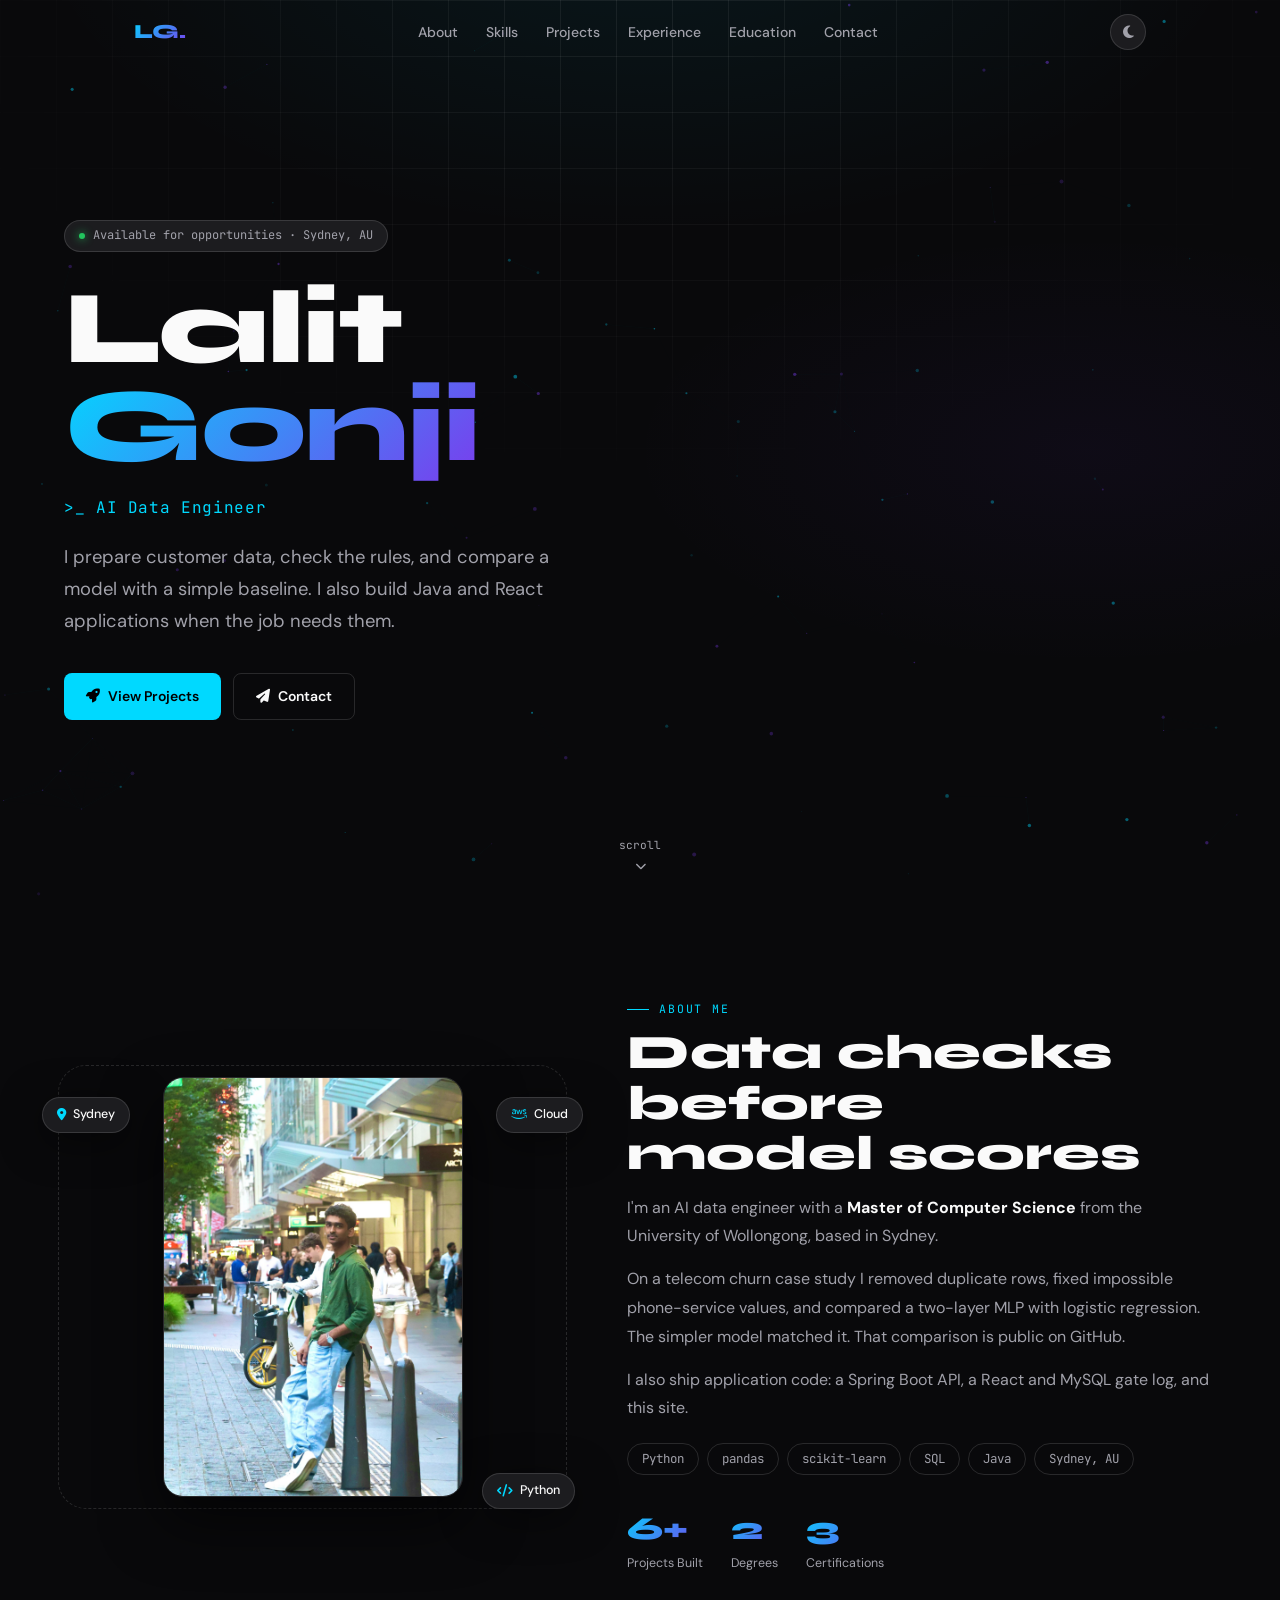
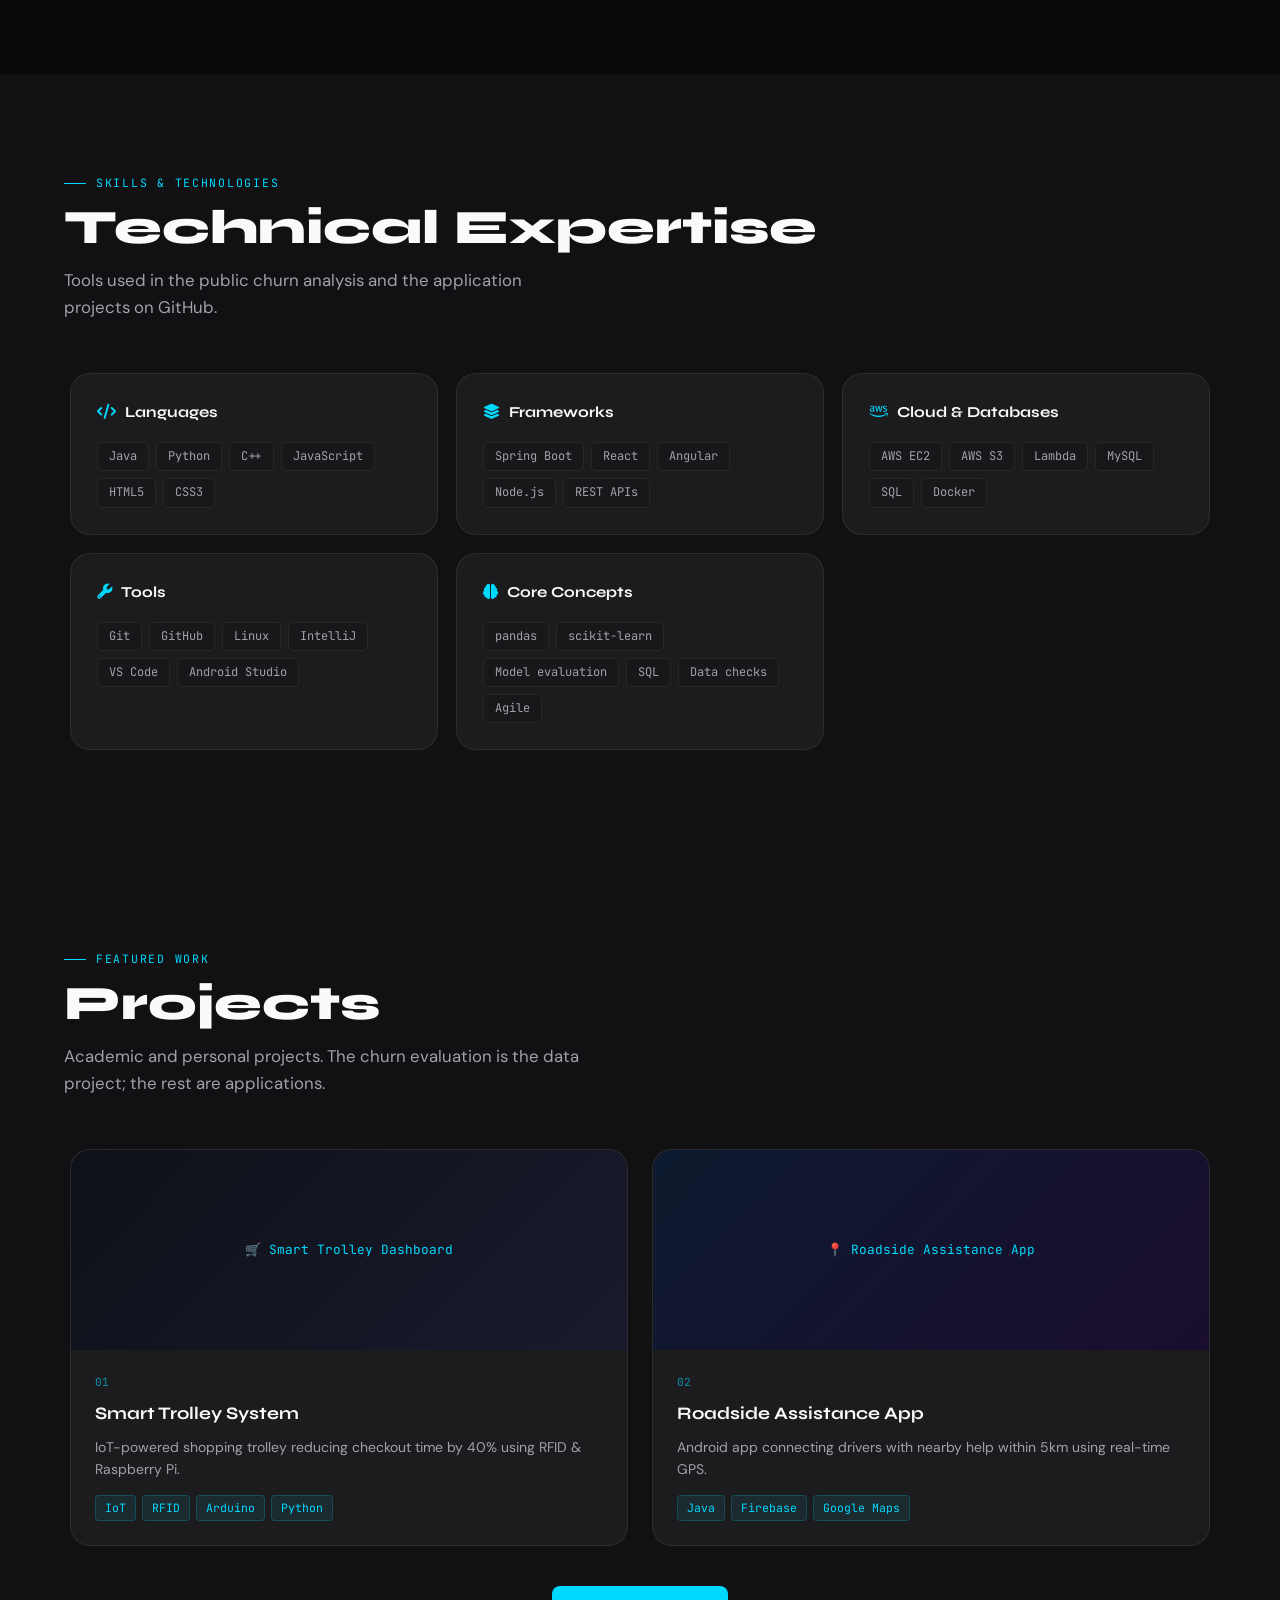
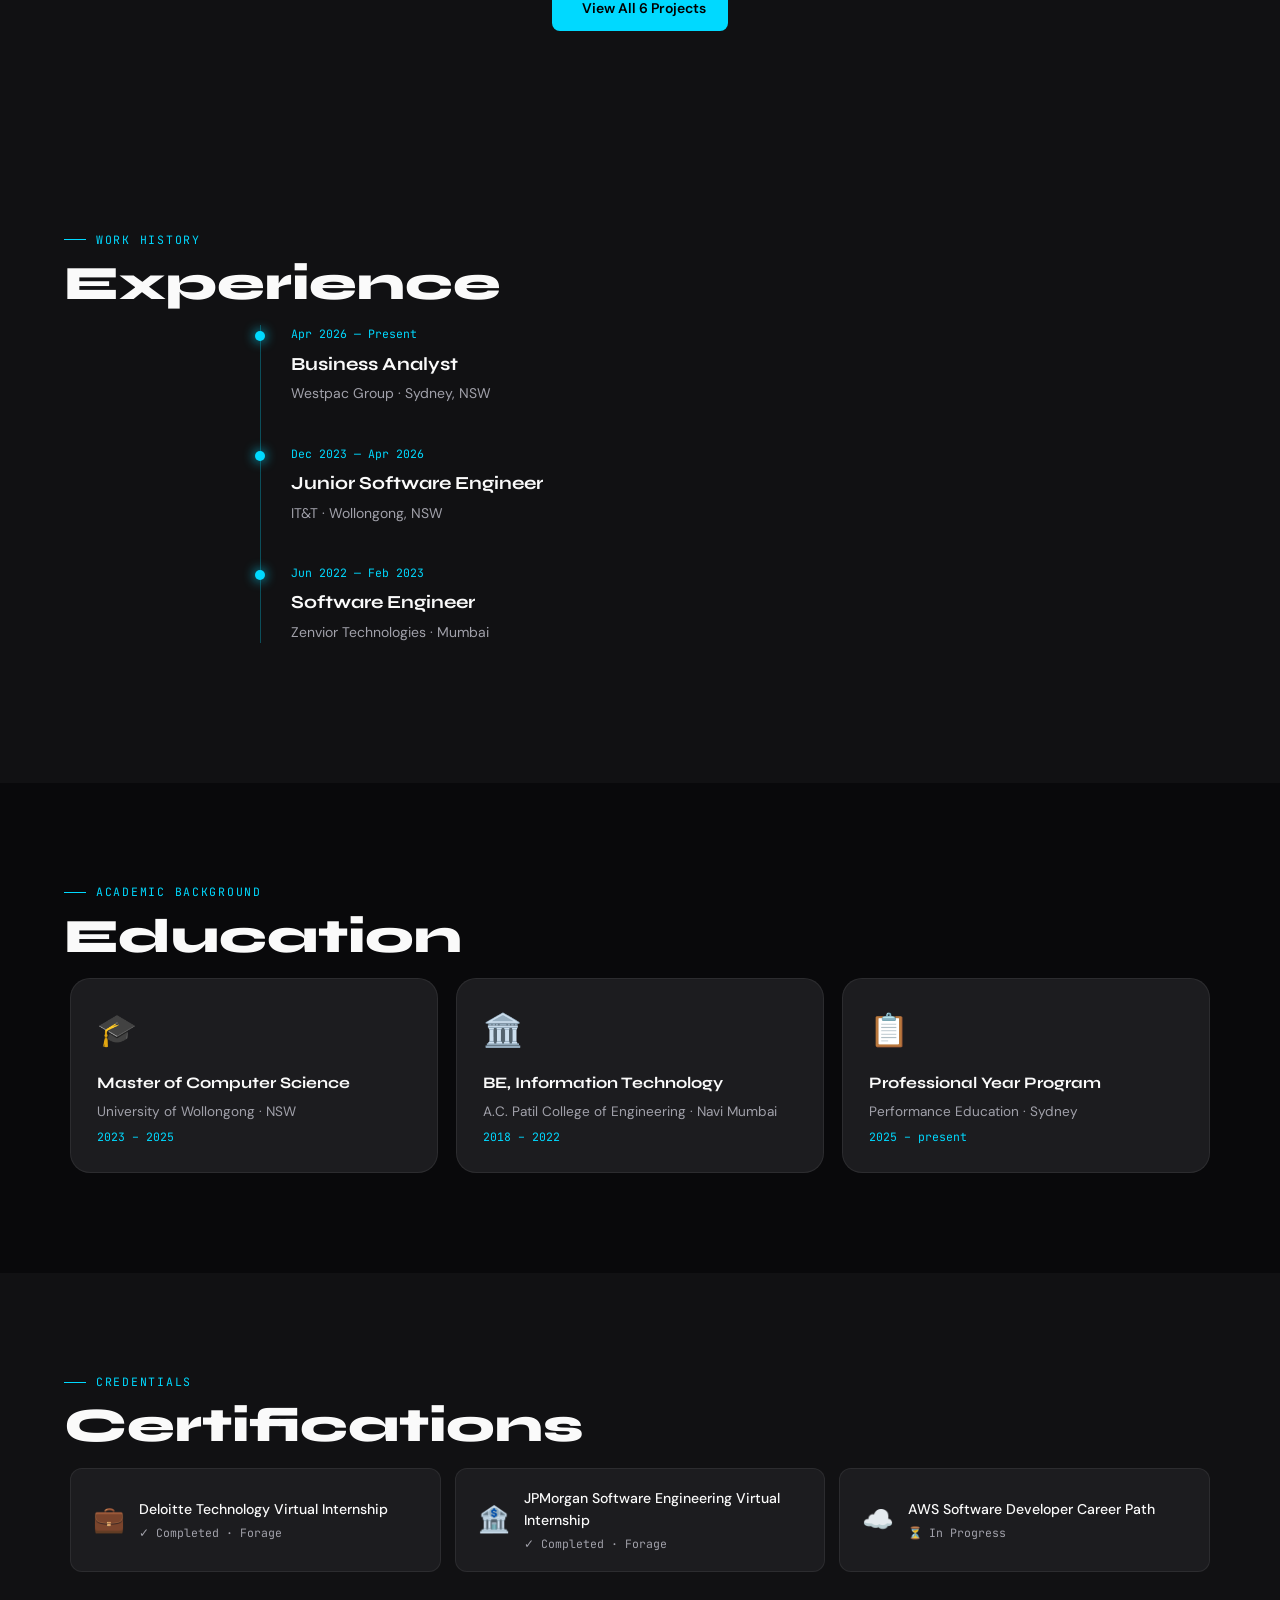
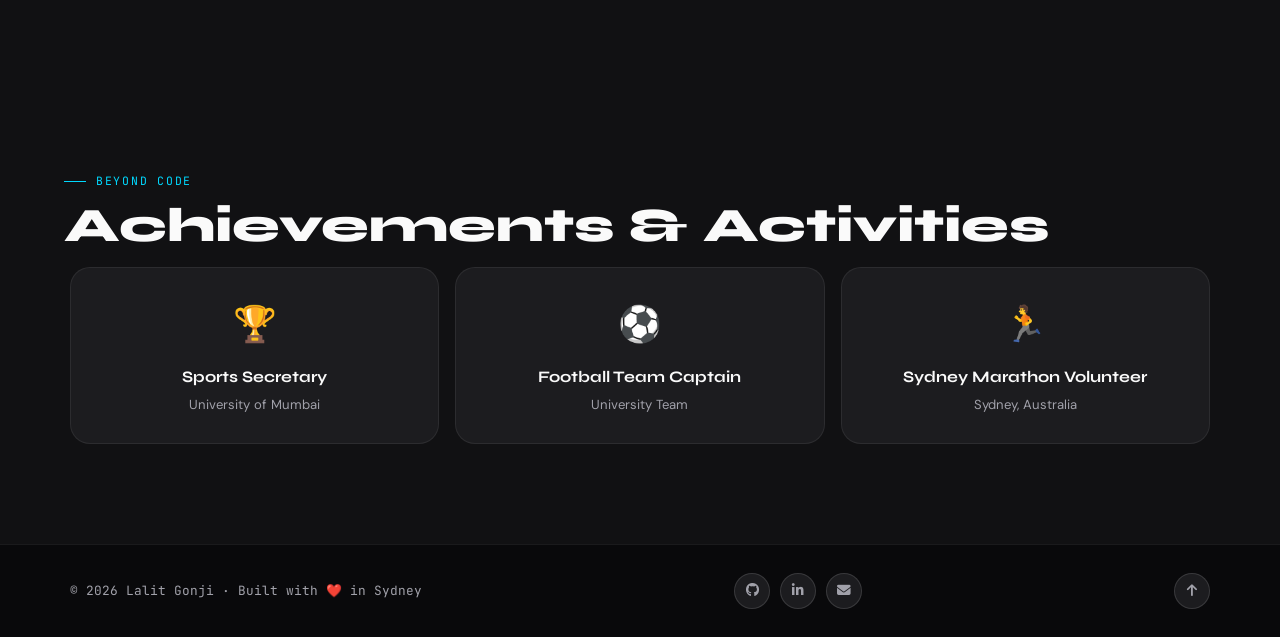
==== commit f60ab454: "Align the portfolio with the public AI data engineer profile. Fix LinkedIn, GitHub, and email links," ====
--- a/index.html
+++ b/index.html
@@ -3,8 +3,8 @@
 <head>
   <meta charset="UTF-8"/>
   <meta name="viewport" content="width=device-width, initial-scale=1.0"/>
-  <meta name="description" content="Lalit Gonji – Software Engineer & Full Stack Developer in Sydney, Australia."/>
-  <title>Lalit Gonji | Software Engineer</title>
+  <meta name="description" content="Lalit Gonji – AI data engineer in Sydney. Python data checks, model evaluation, and SQL-backed applications."/>
+  <title>Lalit Gonji | AI Data Engineer</title>
   <link rel="preconnect" href="https://fonts.googleapis.com"/>
   <link href="https://fonts.googleapis.com/css2?family=Syne:wght@400;600;700;800&family=DM+Sans:wght@300;400;500&family=JetBrains+Mono:wght@400;500&display=swap" rel="stylesheet"/>
   <link rel="stylesheet" href="https://cdnjs.cloudflare.com/ajax/libs/font-awesome/6.5.0/css/all.min.css"/>
@@ -52,8 +52,8 @@
         <span class="dot"></span> Available for opportunities · Sydney, AU
       </div>
       <h1 class="hero-name">Lalit<br/><span class="grad">Gonji</span></h1>
-      <p class="hero-title">&gt;_ Software Engineer · Full Stack Developer</p>
-      <p class="hero-desc">Full-stack developer who lives across the entire stack. React on the frontend, Node.js on the backend, MySQL in the middle — and a coffee in hand throughout.</p>
+      <p class="hero-title">&gt;_ AI Data Engineer</p>
+      <p class="hero-desc">I prepare customer data, check the rules, and compare a model with a simple baseline. I also build Java and React applications when the job needs them.</p>
       <div class="hero-cta">
         <a href="projects.html" class="btn btn-primary"><i class="fa-solid fa-rocket"></i> View Projects</a>
 
@@ -72,7 +72,7 @@
         <div class="photo-frame" id="photo-frame">
           <img src="assets/lalit.jpg" alt="Lalit Gonji" class="real-photo" id="real-photo"/>
         </div>
-        <div class="photo-badge b1"><i class="fa-solid fa-code"></i> Full Stack Dev</div>
+        <div class="photo-badge b1"><i class="fa-solid fa-code"></i> Python</div>
         <div class="photo-badge b2"><i class="fa-brands fa-aws"></i> Cloud</div>
         <div class="photo-badge b3"><i class="fa-solid fa-location-dot"></i> Sydney</div>
       </div>
@@ -80,13 +80,13 @@
       <!-- TEXT SIDE -->
       <div class="about-text reveal-right">
         <p class="section-label">About Me</p>
-        <h2 class="section-title">Crafting Scalable<br/>Software Solutions</h2>
-        <p class="about-p">I'm a Software Engineer with a <strong>Master's degree in Computer Science</strong> from the University of Wollongong. Passionate about building clean, scalable, and impactful applications that make a real difference.</p>
-        <p class="about-p">My expertise spans the full stack — from building responsive React interfaces to designing robust Java/Spring Boot microservices and deploying them on AWS cloud infrastructure.</p>
-        <p class="about-p">Currently based in Sydney, I'm actively looking for Software Engineering opportunities while bringing strong teamwork, communication, and problem-solving skills to every project I touch.</p>
+        <h2 class="section-title">Data checks before<br/>model scores</h2>
+        <p class="about-p">I'm an AI data engineer with a <strong>Master of Computer Science</strong> from the University of Wollongong, based in Sydney.</p>
+        <p class="about-p">On a telecom churn case study I removed duplicate rows, fixed impossible phone-service values, and compared a two-layer MLP with logistic regression. The simpler model matched it. That comparison is public on GitHub.</p>
+        <p class="about-p">I also ship application code: a Spring Boot API, a React and MySQL gate log, and this site.</p>
         <div class="about-tags">
-          <span class="tag">Java</span><span class="tag">Spring Boot</span><span class="tag">React</span>
-          <span class="tag">AWS</span><span class="tag">Full Stack</span><span class="tag">Sydney, AU</span>
+          <span class="tag">Python</span><span class="tag">pandas</span><span class="tag">scikit-learn</span>
+          <span class="tag">SQL</span><span class="tag">Java</span><span class="tag">Sydney, AU</span>
         </div>
         <div class="about-stats">
           <div class="stat"><span class="stat-num">6+</span><span class="stat-label">Projects Built</span></div>
@@ -102,7 +102,7 @@
     <div class="section-header reveal">
       <p class="section-label">Skills & Technologies</p>
       <h2 class="section-title">Technical Expertise</h2>
-      <p class="section-sub">A curated stack across production projects and personal builds.</p>
+      <p class="section-sub">Tools used in the public churn analysis and the application projects on GitHub.</p>
     </div>
     <div class="skills-grid">
       <div class="skill-card reveal delay-1">
@@ -123,7 +123,7 @@
       </div>
       <div class="skill-card reveal delay-5">
         <div class="skill-card-head"><i class="fa-solid fa-brain"></i> Core Concepts</div>
-        <div class="chips"><span>DSA</span><span>OOP</span><span>Design Patterns</span><span>Agile</span><span>Testing</span><span>Microservices</span></div>
+        <div class="chips"><span>pandas</span><span>scikit-learn</span><span>Model evaluation</span><span>SQL</span><span>Data checks</span><span>Agile</span></div>
       </div>
     </div>
   </section>
@@ -133,7 +133,7 @@
     <div class="section-header reveal">
       <p class="section-label">Featured Work</p>
       <h2 class="section-title">Projects</h2>
-      <p class="section-sub">A selection of real-world applications — from IoT to cloud-native.</p>
+      <p class="section-sub">Academic and personal projects. The churn evaluation is the data project; the rest are applications.</p>
     </div>
     <div class="preview-grid">
       <div class="preview-card reveal delay-1">
@@ -169,15 +169,21 @@
     <div class="timeline">
       <div class="tl-item reveal">
         <div class="tl-dot"></div>
-        <div class="tl-date">2023 — Present</div>
-        <h3 class="tl-title">Customer Service Associate</h3>
-        <p class="tl-company">Pizza Hut · Wollongong, NSW</p>
-        <ul class="tl-points">
-          <li>Delivered excellent service in high-volume environments, sharpening communication skills directly applicable to developer-client collaboration.</li>
-          <li>Collaborated in cross-functional teams to resolve issues efficiently — developing teamwork skills mirrored in Agile development sprints.</li>
-          <li>Thrived under pressure during peak hours — building deadline management and task prioritisation mindset.</li>
-          <li>Developed rapid problem-solving by managing diverse customer scenarios in real time.</li>
-        </ul>
+        <div class="tl-date">Apr 2026 — Present</div>
+        <h3 class="tl-title">Business Analyst</h3>
+        <p class="tl-company">Westpac Group · Sydney, NSW</p>
+      </div>
+      <div class="tl-item reveal">
+        <div class="tl-dot"></div>
+        <div class="tl-date">Dec 2023 — Apr 2026</div>
+        <h3 class="tl-title">Junior Software Engineer</h3>
+        <p class="tl-company">IT&amp;T · Wollongong, NSW</p>
+      </div>
+      <div class="tl-item reveal">
+        <div class="tl-dot"></div>
+        <div class="tl-date">Jun 2022 — Feb 2023</div>
+        <h3 class="tl-title">Software Engineer</h3>
+        <p class="tl-company">Zenvior Technologies · Mumbai</p>
       </div>
     </div>
   </section>
@@ -197,8 +203,8 @@
       </div>
       <div class="edu-card reveal delay-2">
         <div class="edu-icon">🏛️</div>
-        <div class="edu-degree">Bachelor of IT Engineering</div>
-        <div class="edu-school">University of Mumbai · India</div>
+        <div class="edu-degree">BE, Information Technology</div>
+        <div class="edu-school">A.C. Patil College of Engineering · Navi Mumbai</div>
         <div class="edu-year">2018 – 2022</div>
       </div>
       <div class="edu-card reveal delay-3">
